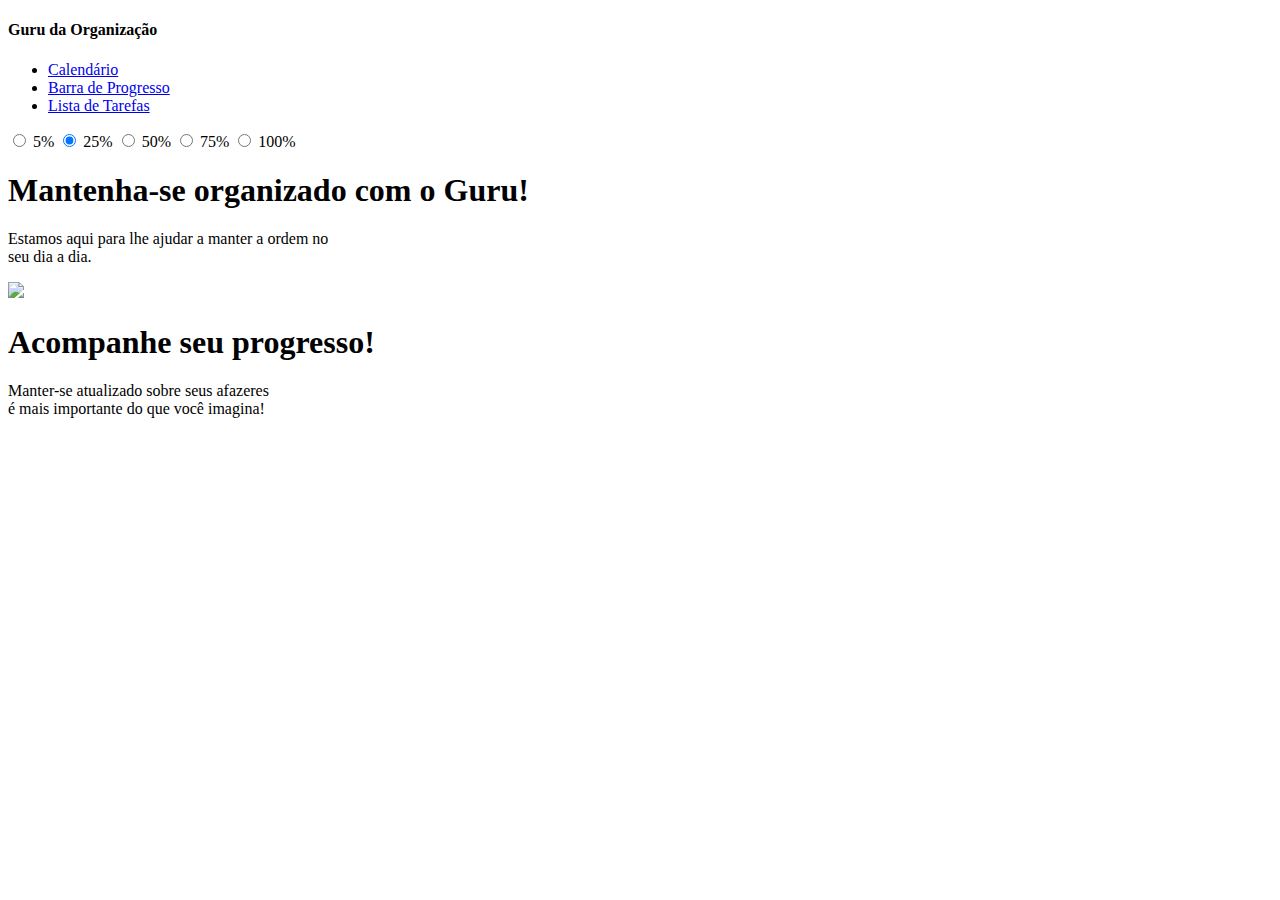
==== barra.html @ 9b9b7226 "first commit" ====
<!DOCTYPE html>
<html lang="'pt">

<head>
  <meta charset="UTF-8">
  <meta name="viewport" content="width-device-width, initial-scale=1.0">

  <link href="https://fonts.googleapis.com/css?family=Poppins" rel="stylesheet">
  <link rel="stylesheet" href="barra.css" />
</head>

<body>
  <nav>
    <div class="logo">
      <h4>Guru da Organização</h4>
    </div>
    <ul class="nav-links">
      <li><a href="calendario.html">Calendário</a></li>
      <li><a href="barra.html">Barra de Progresso</a></li>
      <li><a href="lista.html">Lista de Tarefas</a></li>
    </ul>
    <div class="burger">
      <div class="line1"></div>
      <div class="line2"></div>
      <div class="line3"></div>
    </div>
  </nav>

  <div class="container">
    <input type="radio" class="radio" name="progress" value="five" id="five">
    <label for="five" class="label">5%</label>

    <input type="radio" class="radio" name="progress" value="twentyfive" id="twentyfive" checked>
    <label for="twentyfive" class="label">25%</label>

    <input type="radio" class="radio" name="progress" value="fifty" id="fifty">
    <label for="fifty" class="label">50%</label>

    <input type="radio" class="radio" name="progress" value="seventyfive" id="seventyfive">
    <label for="seventyfive" class="label">75%</label>

    <input type="radio" class="radio" name="progress" value="onehundred" id="onehundred">
    <label for="onehundred" class="label">100%</label>

    <div class="progress">
      <div class="progress-bar"></div>
    </div>
  </div>

  <div class="content">
    <h1>Mantenha-se organizado com o Guru!</h1>
    <p>Estamos aqui para lhe ajudar a manter a ordem no<br> seu dia a dia.</p>
  </div>

  <div class="imagem">
    <div class="foto">
      <img src="foto.jpg">
    </div>
    <div class="content2">
      <h1>Acompanhe seu progresso!</h1>
      <p>Manter-se atualizado sobre seus afazeres<br>é mais importante do que você imagina!</p>
    </div>
  </div>

  <script src="barra.js"></script>
</body>

<script>
  window.addEventListener('mouseover', initLandbot, { once: true });
  window.addEventListener('touchstart', initLandbot, { once: true });
  var myLandbot;
  function initLandbot() {
    if (!myLandbot) {
      var s = document.createElement('script');s.type = 'text/javascript';s.async = true;
      s.addEventListener('load', function() {
        myLandbot = new Landbot.Popup({
          configUrl: 'https://storage.googleapis.com/landbot.online/v3/H-1412942-2SKIMUFP8294NFZ9/index.json',
        });
      });
      s.src = 'https://cdn.landbot.io/landbot-3/landbot-3.0.0.js';
      var x = document.getElementsByTagName('script')[0];
      x.parentNode.insertBefore(s, x);
    }
  }
  </script>

</html>
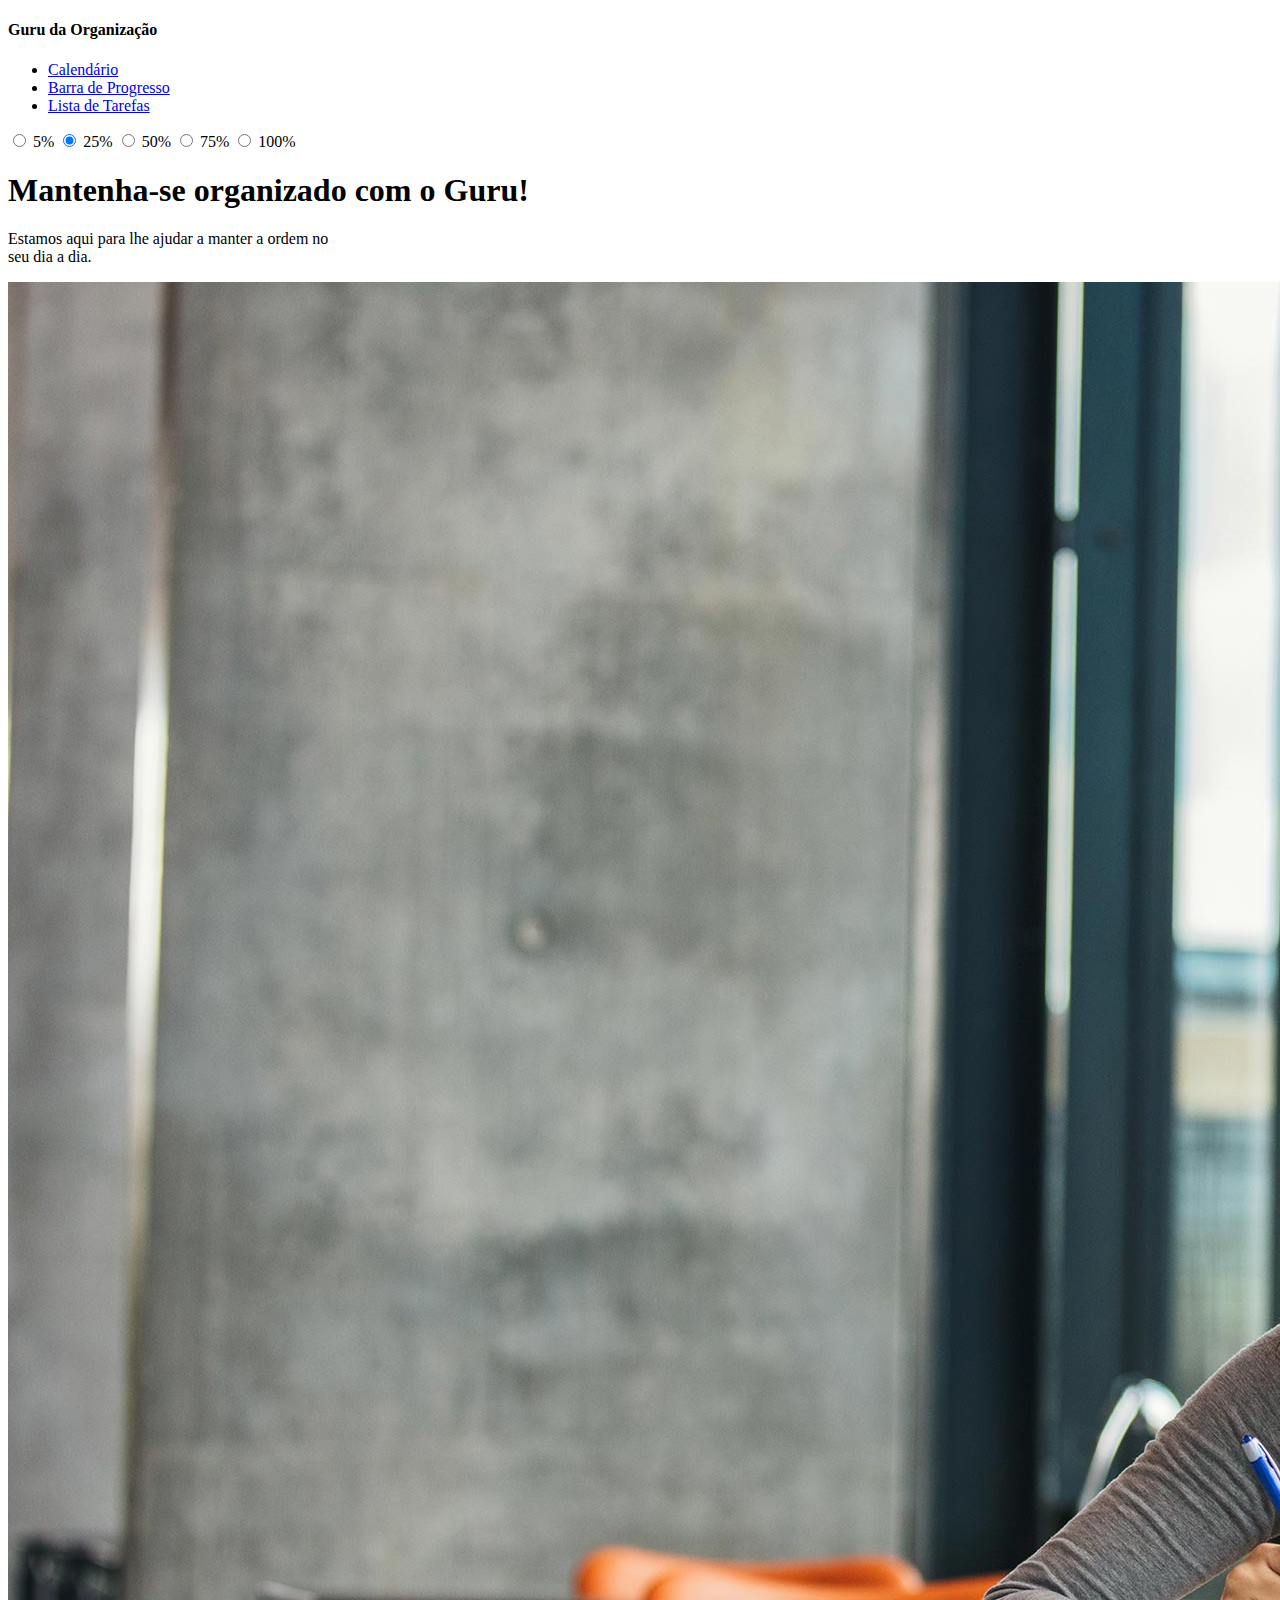
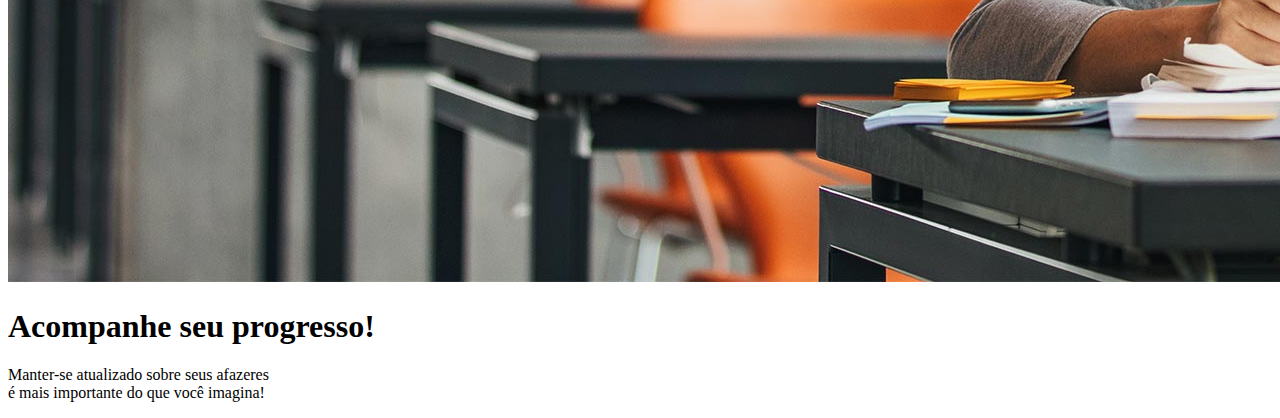
==== commit e82bb9f4: "fix no html barra" ====
--- a/barra.html
+++ b/barra.html
@@ -6,7 +6,7 @@
   <meta name="viewport" content="width-device-width, initial-scale=1.0">
 
   <link href="https://fonts.googleapis.com/css?family=Poppins" rel="stylesheet">
-  <link rel="stylesheet" href="barra.css" />
+  <link rel="stylesheet" href="./styles/barra" />
 </head>
 
 <body>
@@ -54,7 +54,7 @@
 
   <div class="imagem">
     <div class="foto">
-      <img src="foto.jpg">
+      <img src="./images/foto.jpg">
     </div>
     <div class="content2">
       <h1>Acompanhe seu progresso!</h1>
@@ -62,7 +62,7 @@
     </div>
   </div>
 
-  <script src="barra.js"></script>
+  <script src="./src/barra.js"></script>
 </body>
 
 <script>
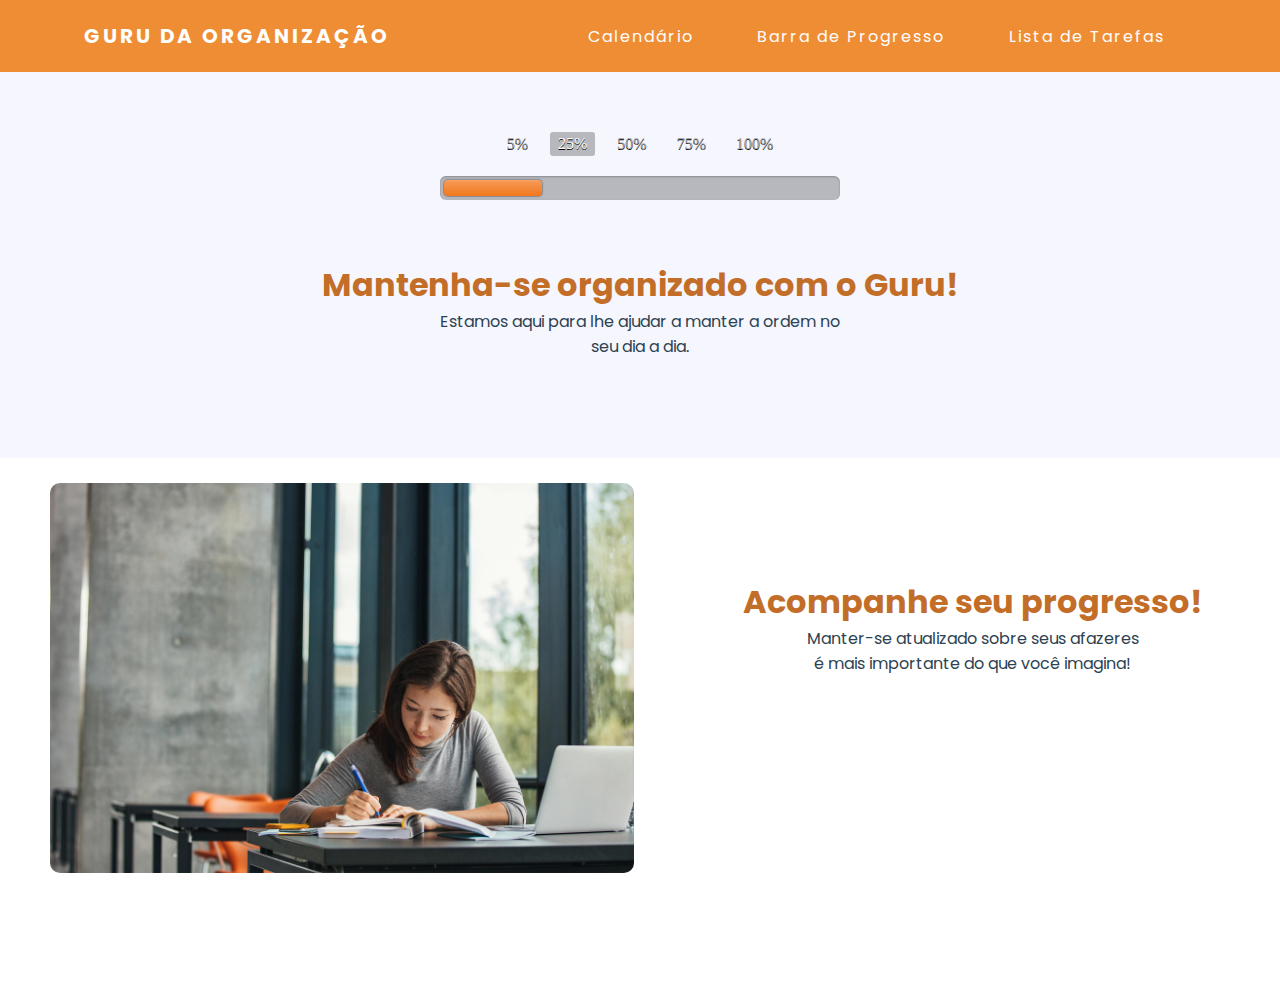
==== commit 49382d20: "ajuste" ====
--- a/barra.html
+++ b/barra.html
@@ -6,7 +6,7 @@
   <meta name="viewport" content="width-device-width, initial-scale=1.0">
 
   <link href="https://fonts.googleapis.com/css?family=Poppins" rel="stylesheet">
-  <link rel="stylesheet" href="./styles/barra" />
+  <link rel="stylesheet" href="./styles/barra.css" />
 </head>
 
 <body>
--- a/styles/barra.css
+++ b/styles/barra.css
@@ -0,0 +1,279 @@
+* {
+  margin: 0px;
+  padding: 0px;
+  box-sizing: border-box;
+}
+
+body {
+  color: #404040;
+  background: #f5f6fe;
+  margin: 0;
+  padding: 0;
+}
+
+nav {
+  display: flex;
+  justify-content: space-around;
+  align-items: center;
+  min-height: 8vh;
+  background-color: #EF8D34;
+  font-family: 'Poppins', sans-serif;
+}
+
+.logo {
+  color: white;
+  text-transform: uppercase;
+  letter-spacing: 3px;
+  font-size: 20px;
+  ;
+}
+
+.nav-links {
+  display: flex;
+  justify-content: space-around;
+  width: 50%;
+}
+
+.nav-links a {
+  color: white;
+  text-decoration: none;
+  letter-spacing: 2px;
+  font-size: 16px;
+}
+
+.nav-links li {
+  list-style: none;
+}
+
+.burger {
+  display: none;
+  cursor: pointer;
+}
+
+.burger div {
+  width: 25px;
+  height: 2.5px;
+  background-color: white;
+  margin: 5px;
+  transition: all 0.3s ease;
+}
+
+@media screen and (max-width:1024px) {
+  .nav-links {
+    width: 60%;
+  }
+}
+
+@media screen and (max-width:768px) {
+  body {
+    overflow-x: hidden;
+  }
+
+  .nav-links {
+    position: absolute;
+    right: 0px;
+    height: 92vh;
+    top: 8vh;
+    background-color: #EF8D34;
+    display: flex;
+    flex-direction: column;
+    align-items: center;
+    width: 50%;
+    transform: translateX(100%);
+    transition: transform 0.5s ease-in;
+  }
+
+  .nav-links li {
+    opacity: 0;
+  }
+
+  .burger {
+    display: block;
+  }
+}
+
+.nav-active {
+  transform: translateX(0%);
+}
+
+@keyframes navLinkFade {
+  from {
+    opacity: 0;
+    transform: translateX(50px);
+  }
+
+  to {
+    opacity: 1;
+    transform: translateX(0px);
+  }
+}
+
+.toggle .line1 {
+  transform: rotate(-45deg) translate(-5px, 6px);
+}
+
+.toggle .line2 {
+  opacity: 0;
+}
+
+.toggle .line3 {
+  transform: rotate(45deg) translate(-5px, -6px);
+}
+
+.container {
+  margin: 60px auto;
+  width: 400px;
+  text-align: center;
+}
+
+.container .progress {
+  margin: 0 auto;
+  width: 400px;
+}
+
+.progress {
+  padding: 4px;
+  background: rgba(0, 0, 0, 0.25);
+  border-radius: 6px;
+  -webkit-box-shadow: inset 0 1px 2px rgba(0, 0, 0, 0.25), 0 1px rgba(255, 255, 255, 0.08);
+  box-shadow: inset 0 1px 2px rgba(0, 0, 0, 0.25), 0 1px rgba(255, 255, 255, 0.08);
+}
+
+.progress-bar {
+  height: 16px;
+  border-radius: 4px;
+  background-image: -webkit-linear-gradient(top, rgba(255, 255, 255, 0.3), rgba(255, 255, 255, 0.05));
+  background-image: -moz-linear-gradient(top, rgba(255, 255, 255, 0.3), rgba(255, 255, 255, 0.05));
+  background-image: -o-linear-gradient(top, rgba(255, 255, 255, 0.3), rgba(255, 255, 255, 0.05));
+  background-image: linear-gradient(to bottom, rgba(255, 255, 255, 0.3), rgba(255, 255, 255, 0.05));
+  -webkit-transition: 0.4s linear;
+  -moz-transition: 0.4s linear;
+  -o-transition: 0.4s linear;
+  transition: 0.4s linear;
+  -webkit-transition-property: width, background-color;
+  -moz-transition-property: width, background-color;
+  -o-transition-property: width, background-color;
+  transition-property: width, background-color;
+  -webkit-box-shadow: 0 0 1px 1px rgba(0, 0, 0, 0.25), inset 0 1px rgba(255, 255, 255, 0.1);
+  box-shadow: 0 0 1px 1px rgba(0, 0, 0, 0.25), inset 0 1px rgba(255, 255, 255, 0.1);
+}
+
+#five:checked~.progress>.progress-bar {
+  width: 5%;
+  background-color: #f63a0f;
+}
+
+#twentyfive:checked~.progress>.progress-bar {
+  width: 25%;
+  background-color: #f27011;
+}
+
+#fifty:checked~.progress>.progress-bar {
+  width: 50%;
+  background-color: #f2b01e;
+}
+
+#seventyfive:checked~.progress>.progress-bar {
+  width: 75%;
+  background-color: #f2d31b;
+}
+
+#onehundred:checked~.progress>.progress-bar {
+  width: 100%;
+  background-color: #86e01e;
+}
+
+.radio {
+  display: none;
+}
+
+.label {
+  display: inline-block;
+  margin: 0 5px 20px;
+  padding: 3px 8px;
+  color: #aaa;
+  text-shadow: 0 1px black;
+  border-radius: 3px;
+  cursor: pointer;
+}
+
+.radio:checked+.label {
+  color: white;
+  background: rgba(0, 0, 0, 0.25);
+}
+
+
+.header {
+  display: flex;
+}
+
+.header>li>a {
+  text-decoration: none;
+  font-size: 1.1rem;
+  font-family: sans-serif;
+  font-weight: 700;
+  color: #000;
+}
+
+.header>li>a.active {
+  text-decoration: none;
+  color: #e00;
+}
+
+.header>li {
+  list-style-type: none;
+  padding: 10px 20px 10px 0;
+}
+
+.bloco {
+  display: flex;
+  justify-content: center;
+  background-color: #d9d9d9;
+}
+
+.content {
+  width: 100%;
+  position: relative;
+  top: 40%;
+  transform: translateY(-50%);
+  text-align: center;
+  color: #C36E28;
+  font-family: 'Poppins', sans-serif;
+  padding-top: 100px;
+  z-index: -1;
+}
+
+.content p {
+  color: #2C4251;
+}
+
+.imagem {
+  height: 60vh;
+  padding-left: 50px;
+  background-color: white;
+}
+
+.content2 {
+  float: right;
+  width: 50%;
+  padding-top: 120px;
+  text-align: center;
+  color: #C36E28;
+  align-items: center;
+  font-family: 'Poppins', sans-serif;
+}
+
+.content2 p {
+  color: #2C4251;
+}
+
+.foto {
+  float: left;
+  width: 50%;
+  padding-top: 25px;
+}
+
+.foto img {
+  width: 95%;
+  border-radius: 10px;
+}